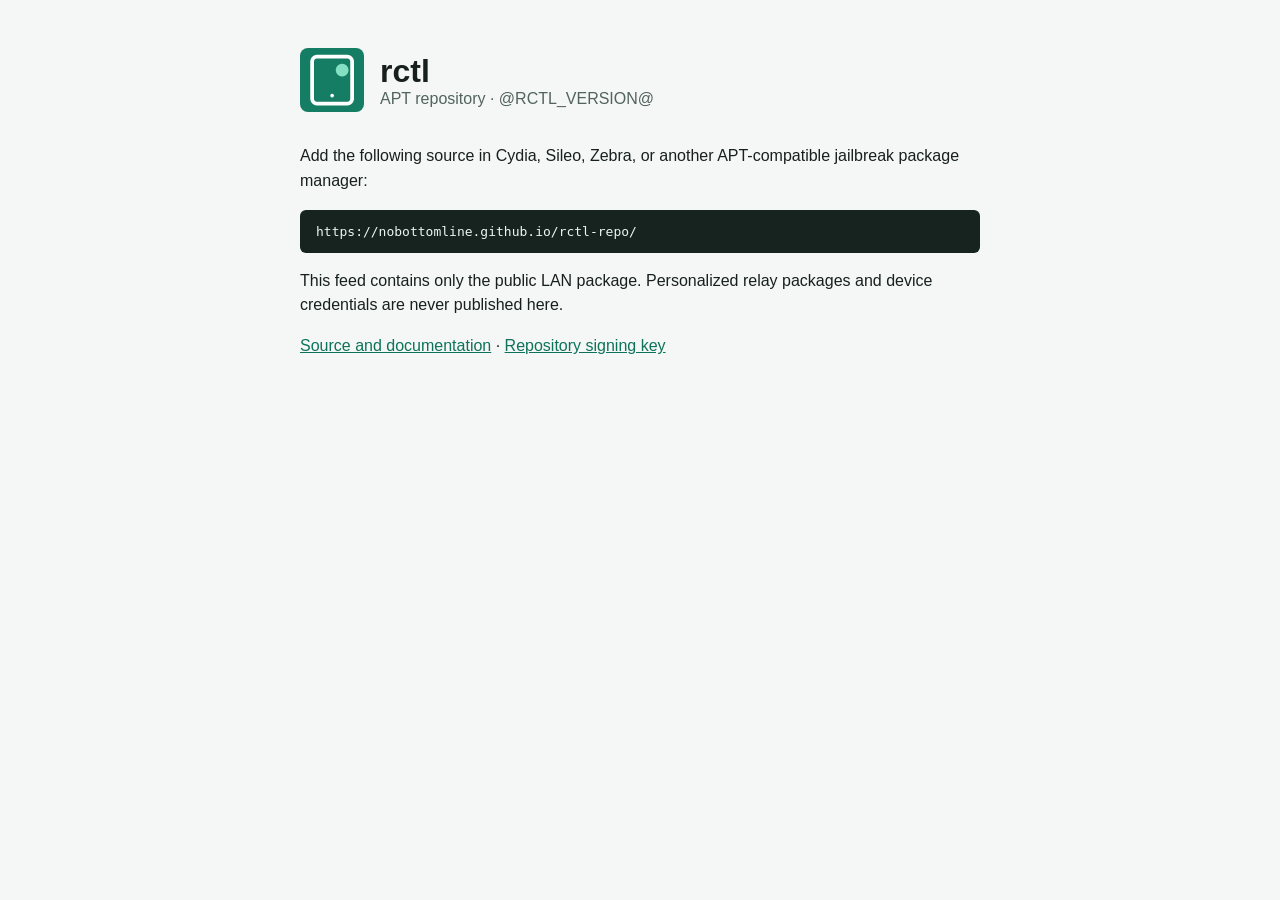
==== site/index.html @ b79e6316 "feat: publish verified rctl APT feed" ====
<!doctype html>
<html lang="en">
<head>
  <meta charset="utf-8">
  <meta name="viewport" content="width=device-width, initial-scale=1">
  <meta name="color-scheme" content="light dark">
  <title>rctl repository</title>
  <style>
    :root { font-family: -apple-system, BlinkMacSystemFont, "Segoe UI", sans-serif; color: #18201e; background: #f4f7f6; }
    body { margin: 0; }
    main { max-width: 680px; margin: 0 auto; padding: 48px 24px; }
    header { display: flex; align-items: center; gap: 16px; margin-bottom: 32px; }
    img { width: 64px; height: 64px; border-radius: 8px; }
    h1 { margin: 0; font-size: 32px; letter-spacing: 0; }
    p { line-height: 1.55; }
    code { display: block; padding: 14px 16px; overflow-wrap: anywhere; color: #eaf7f2; background: #17231f; border-radius: 6px; }
    .meta { color: #53635e; }
    a { color: #0d7259; }
    @media (prefers-color-scheme: dark) {
      :root { color: #e8efec; background: #111714; }
      .meta { color: #9eaca7; }
      a { color: #6fd5b6; }
    }
  </style>
</head>
<body>
  <main>
    <header><img src="CydiaIcon.png" alt=""><div><h1>rctl</h1><div class="meta">APT repository · @RCTL_VERSION@</div></div></header>
    <p>Add the following source in Cydia, Sileo, Zebra, or another APT-compatible jailbreak package manager:</p>
    <code>https://nobottomline.github.io/rctl-repo/</code>
    <p>This feed contains only the public LAN package. Personalized relay packages and device credentials are never published here.</p>
    <p><a href="https://github.com/nobottomline/rctl">Source and documentation</a> · <a href="rctl-repo-key.asc">Repository signing key</a></p>
  </main>
</body>
</html>
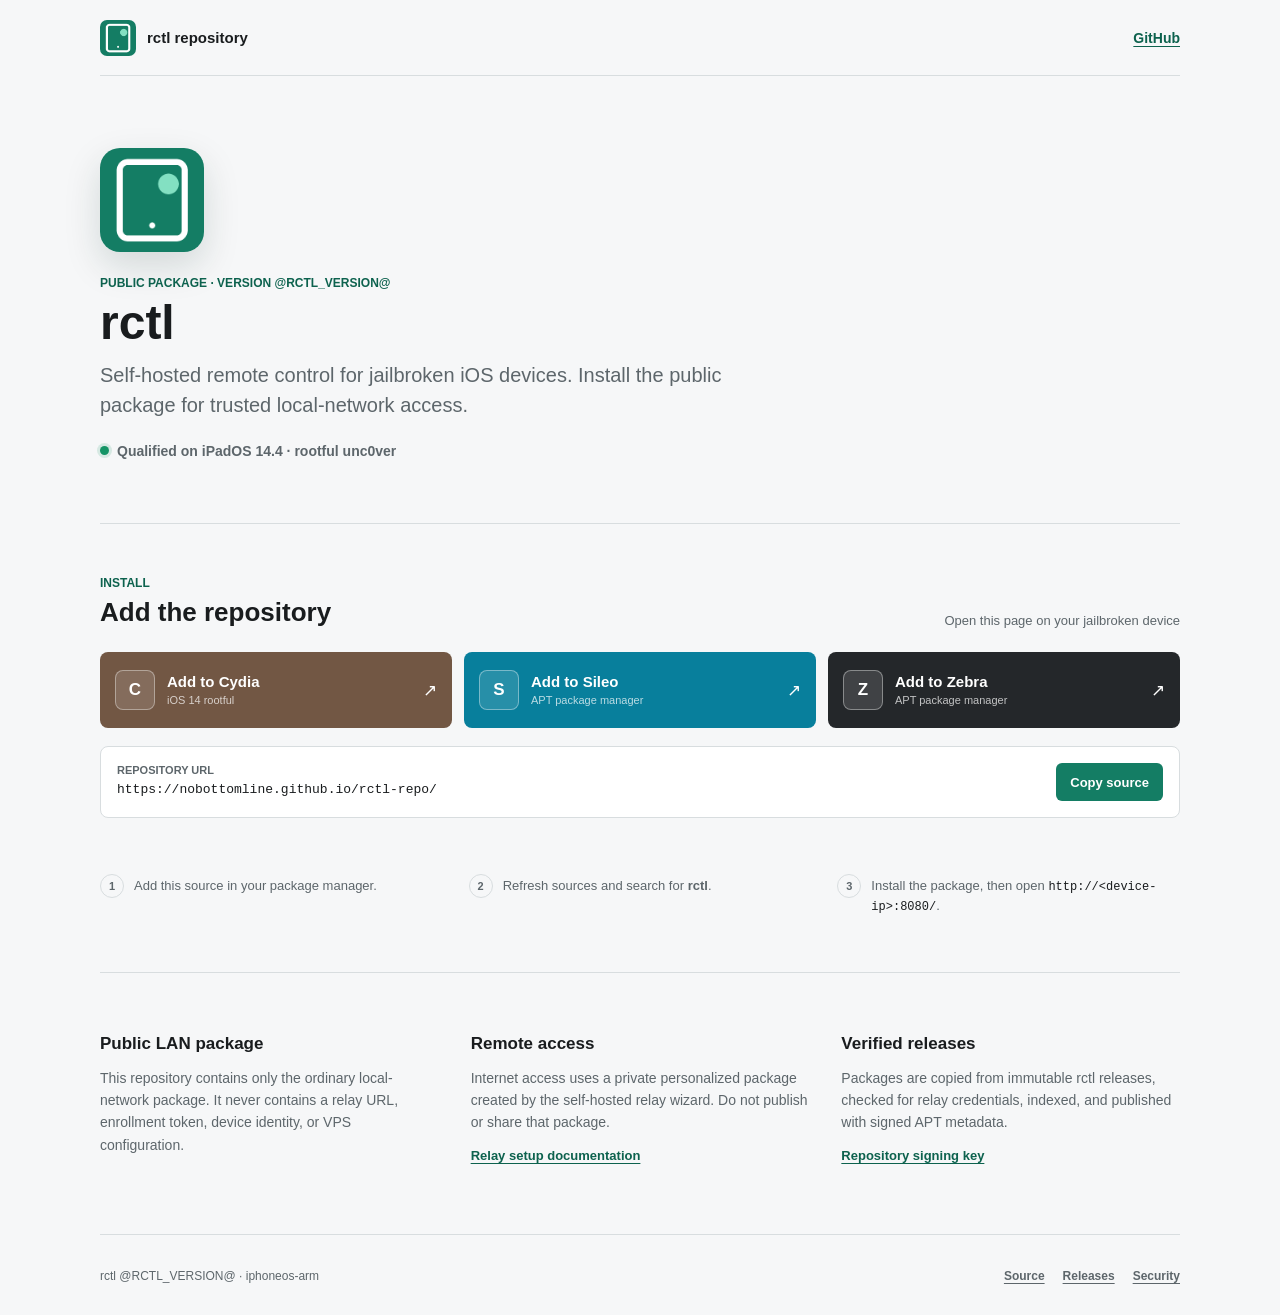
==== commit 7a5838da: "feat: improve repository install experience" ====
--- a/site/index.html
+++ b/site/index.html
@@ -4,33 +4,101 @@
   <meta charset="utf-8">
   <meta name="viewport" content="width=device-width, initial-scale=1">
   <meta name="color-scheme" content="light dark">
-  <title>rctl repository</title>
-  <style>
-    :root { font-family: -apple-system, BlinkMacSystemFont, "Segoe UI", sans-serif; color: #18201e; background: #f4f7f6; }
-    body { margin: 0; }
-    main { max-width: 680px; margin: 0 auto; padding: 48px 24px; }
-    header { display: flex; align-items: center; gap: 16px; margin-bottom: 32px; }
-    img { width: 64px; height: 64px; border-radius: 8px; }
-    h1 { margin: 0; font-size: 32px; letter-spacing: 0; }
-    p { line-height: 1.55; }
-    code { display: block; padding: 14px 16px; overflow-wrap: anywhere; color: #eaf7f2; background: #17231f; border-radius: 6px; }
-    .meta { color: #53635e; }
-    a { color: #0d7259; }
-    @media (prefers-color-scheme: dark) {
-      :root { color: #e8efec; background: #111714; }
-      .meta { color: #9eaca7; }
-      a { color: #6fd5b6; }
-    }
-  </style>
+  <meta name="theme-color" content="#f6f7f8" media="(prefers-color-scheme: light)">
+  <meta name="theme-color" content="#101314" media="(prefers-color-scheme: dark)">
+  <meta name="description" content="Install the public LAN-only rctl package for jailbroken iOS devices.">
+  <meta http-equiv="Content-Security-Policy" content="default-src 'none'; img-src 'self'; style-src 'self'; script-src 'self'; base-uri 'none'; form-action 'none'">
+  <title>rctl package repository</title>
+  <link rel="icon" href="CydiaIcon.png">
+  <link rel="stylesheet" href="styles.css">
+  <script src="site.js" defer></script>
 </head>
 <body>
+  <header class="site-header">
+    <a class="brand" href="./" aria-label="rctl repository home">
+      <img src="CydiaIcon.png" width="36" height="36" alt="">
+      <span>rctl repository</span>
+    </a>
+    <a class="header-link" href="https://github.com/nobottomline/rctl">GitHub</a>
+  </header>
+
   <main>
-    <header><img src="CydiaIcon.png" alt=""><div><h1>rctl</h1><div class="meta">APT repository · @RCTL_VERSION@</div></div></header>
-    <p>Add the following source in Cydia, Sileo, Zebra, or another APT-compatible jailbreak package manager:</p>
-    <code>https://nobottomline.github.io/rctl-repo/</code>
-    <p>This feed contains only the public LAN package. Personalized relay packages and device credentials are never published here.</p>
-    <p><a href="https://github.com/nobottomline/rctl">Source and documentation</a> · <a href="rctl-repo-key.asc">Repository signing key</a></p>
+    <section class="hero" aria-labelledby="page-title">
+      <img class="app-icon" src="CydiaIcon.png" width="104" height="104" alt="rctl icon">
+      <div class="eyebrow">Public package · Version @RCTL_VERSION@</div>
+      <h1 id="page-title">rctl</h1>
+      <p class="lead">Self-hosted remote control for jailbroken iOS devices. Install the public package for trusted local-network access.</p>
+      <div class="support-line"><span class="status-dot" aria-hidden="true"></span>Qualified on iPadOS 14.4 · rootful unc0ver</div>
+    </section>
+
+    <section class="install-section" aria-labelledby="install-title">
+      <div class="section-heading">
+        <div>
+          <div class="eyebrow">Install</div>
+          <h2 id="install-title">Add the repository</h2>
+        </div>
+        <span class="device-note">Open this page on your jailbroken device</span>
+      </div>
+
+      <div class="manager-grid">
+        <a class="manager-button cydia" href="cydia://url/https://cydia.saurik.com/api/share#?source=https://nobottomline.github.io/rctl-repo/">
+          <span class="manager-mark" aria-hidden="true">C</span>
+          <span><strong>Add to Cydia</strong><small>iOS 14 rootful</small></span>
+          <span class="arrow" aria-hidden="true">&#8599;</span>
+        </a>
+        <a class="manager-button sileo" href="sileo://source/https://nobottomline.github.io/rctl-repo/">
+          <span class="manager-mark" aria-hidden="true">S</span>
+          <span><strong>Add to Sileo</strong><small>APT package manager</small></span>
+          <span class="arrow" aria-hidden="true">&#8599;</span>
+        </a>
+        <a class="manager-button zebra" href="zbra://sources/add/https://nobottomline.github.io/rctl-repo/">
+          <span class="manager-mark" aria-hidden="true">Z</span>
+          <span><strong>Add to Zebra</strong><small>APT package manager</small></span>
+          <span class="arrow" aria-hidden="true">&#8599;</span>
+        </a>
+      </div>
+
+      <div class="manual-source">
+        <div class="source-value">
+          <span class="source-label">Repository URL</span>
+          <code id="repository-url">https://nobottomline.github.io/rctl-repo/</code>
+        </div>
+        <button class="copy-button" type="button" data-copy-source aria-describedby="copy-status">Copy source</button>
+      </div>
+      <p class="copy-status" id="copy-status" role="status" aria-live="polite"></p>
+
+      <ol class="steps">
+        <li><span>1</span><p>Add this source in your package manager.</p></li>
+        <li><span>2</span><p>Refresh sources and search for <strong>rctl</strong>.</p></li>
+        <li><span>3</span><p>Install the package, then open <code>http://&lt;device-ip&gt;:8080/</code>.</p></li>
+      </ol>
+    </section>
+
+    <section class="information" aria-label="Repository information">
+      <article>
+        <h2>Public LAN package</h2>
+        <p>This repository contains only the ordinary local-network package. It never contains a relay URL, enrollment token, device identity, or VPS configuration.</p>
+      </article>
+      <article>
+        <h2>Remote access</h2>
+        <p>Internet access uses a private personalized package created by the self-hosted relay wizard. Do not publish or share that package.</p>
+        <a href="https://github.com/nobottomline/rctl#self-hosted-relay">Relay setup documentation</a>
+      </article>
+      <article>
+        <h2>Verified releases</h2>
+        <p>Packages are copied from immutable rctl releases, checked for relay credentials, indexed, and published with signed APT metadata.</p>
+        <a href="rctl-repo-key.asc">Repository signing key</a>
+      </article>
+    </section>
   </main>
+
+  <footer>
+    <span>rctl @RCTL_VERSION@ · iphoneos-arm</span>
+    <nav aria-label="Footer">
+      <a href="https://github.com/nobottomline/rctl">Source</a>
+      <a href="https://github.com/nobottomline/rctl/releases">Releases</a>
+      <a href="https://github.com/nobottomline/rctl/blob/main/docs/SECURITY.md">Security</a>
+    </nav>
+  </footer>
 </body>
 </html>
-
--- a/site/styles.css
+++ b/site/styles.css
@@ -0,0 +1,320 @@
+:root {
+  color-scheme: light dark;
+  font-family: -apple-system, BlinkMacSystemFont, "SF Pro Text", "Segoe UI", sans-serif;
+  color: #191c1e;
+  background: #f6f7f8;
+  font-synthesis: none;
+  text-rendering: optimizeLegibility;
+  --background: #f6f7f8;
+  --surface: #ffffff;
+  --surface-subtle: #eef1f2;
+  --text: #191c1e;
+  --muted: #5d666b;
+  --line: #d8dddf;
+  --accent: #147d64;
+  --accent-strong: #0d624e;
+  --focus: #147d64;
+}
+
+* { box-sizing: border-box; }
+
+html { min-width: 280px; }
+
+body {
+  margin: 0;
+  min-height: 100vh;
+  color: var(--text);
+  background: var(--background);
+}
+
+a { color: var(--accent-strong); text-underline-offset: 3px; }
+a:hover { text-decoration-thickness: 2px; }
+
+button, a { -webkit-tap-highlight-color: transparent; }
+button:focus-visible, a:focus-visible {
+  outline: 3px solid rgba(20, 125, 100, 0.38);
+  outline-offset: 3px;
+}
+
+.site-header,
+footer {
+  width: min(1080px, calc(100% - 40px));
+  margin: 0 auto;
+  display: flex;
+  align-items: center;
+  justify-content: space-between;
+}
+
+.site-header { min-height: 76px; border-bottom: 1px solid var(--line); }
+
+.brand {
+  display: inline-flex;
+  align-items: center;
+  color: var(--text);
+  font-size: 15px;
+  font-weight: 700;
+  text-decoration: none;
+}
+
+.brand img { margin-right: 11px; border-radius: 7px; }
+.header-link { font-size: 14px; font-weight: 650; }
+
+main { width: min(1080px, calc(100% - 40px)); margin: 0 auto; }
+
+.hero {
+  max-width: 720px;
+  padding: 72px 0 64px;
+}
+
+.app-icon {
+  display: block;
+  margin-bottom: 24px;
+  border-radius: 20px;
+  box-shadow: 0 14px 36px rgba(14, 46, 38, 0.15);
+}
+
+.eyebrow {
+  color: var(--accent-strong);
+  font-size: 12px;
+  font-weight: 750;
+  letter-spacing: 0;
+  text-transform: uppercase;
+}
+
+h1, h2, p { overflow-wrap: break-word; }
+
+h1 {
+  margin: 9px 0 12px;
+  font-size: 48px;
+  line-height: 1.02;
+  letter-spacing: 0;
+}
+
+.lead {
+  max-width: 660px;
+  margin: 0;
+  color: var(--muted);
+  font-size: 20px;
+  line-height: 1.5;
+}
+
+.support-line {
+  display: flex;
+  align-items: center;
+  margin-top: 23px;
+  color: var(--muted);
+  font-size: 14px;
+  font-weight: 600;
+}
+
+.status-dot {
+  width: 9px;
+  height: 9px;
+  flex: 0 0 auto;
+  margin-right: 8px;
+  border-radius: 50%;
+  background: #159466;
+  box-shadow: 0 0 0 3px rgba(21, 148, 102, 0.14);
+}
+
+.install-section {
+  padding: 52px 0 56px;
+  border-top: 1px solid var(--line);
+}
+
+.section-heading {
+  display: flex;
+  align-items: end;
+  justify-content: space-between;
+  margin-bottom: 24px;
+}
+
+h2 {
+  margin: 7px 0 0;
+  font-size: 26px;
+  line-height: 1.2;
+  letter-spacing: 0;
+}
+
+.device-note { margin-left: 24px; color: var(--muted); font-size: 13px; }
+
+.manager-grid {
+  display: grid;
+  grid-template-columns: repeat(3, minmax(0, 1fr));
+  gap: 12px;
+}
+
+.manager-button {
+  min-height: 76px;
+  display: grid;
+  grid-template-columns: 40px minmax(0, 1fr) 18px;
+  align-items: center;
+  gap: 12px;
+  padding: 13px 14px;
+  color: #ffffff;
+  border: 1px solid transparent;
+  border-radius: 8px;
+  text-decoration: none;
+  transition: transform 140ms ease, box-shadow 140ms ease;
+}
+
+.manager-button:hover { transform: translateY(-1px); box-shadow: 0 8px 24px rgba(15, 20, 22, 0.14); }
+.manager-button:active { transform: translateY(0); }
+.manager-button.cydia { background: #725744; }
+.manager-button.sileo { background: #087f9c; }
+.manager-button.zebra { background: #24272a; }
+
+.manager-mark {
+  width: 40px;
+  height: 40px;
+  display: grid;
+  place-items: center;
+  border: 1px solid rgba(255, 255, 255, 0.38);
+  border-radius: 8px;
+  background: rgba(255, 255, 255, 0.13);
+  font-size: 17px;
+  font-weight: 800;
+}
+
+.manager-button strong,
+.manager-button small { display: block; letter-spacing: 0; }
+.manager-button strong { font-size: 15px; line-height: 1.25; }
+.manager-button small { margin-top: 3px; color: rgba(255, 255, 255, 0.72); font-size: 11px; line-height: 1.2; }
+.arrow { justify-self: end; font-size: 17px; }
+
+.manual-source {
+  display: flex;
+  align-items: center;
+  margin-top: 18px;
+  padding: 16px;
+  border: 1px solid var(--line);
+  border-radius: 8px;
+  background: var(--surface);
+}
+
+.source-value { min-width: 0; flex: 1; }
+.source-label { display: block; margin-bottom: 5px; color: var(--muted); font-size: 11px; font-weight: 700; text-transform: uppercase; }
+.source-value code { display: block; overflow-wrap: anywhere; font-family: ui-monospace, "SFMono-Regular", Menlo, monospace; font-size: 13px; line-height: 1.45; }
+
+.copy-button {
+  min-height: 38px;
+  flex: 0 0 auto;
+  margin-left: 16px;
+  padding: 0 14px;
+  color: #ffffff;
+  border: 0;
+  border-radius: 6px;
+  background: var(--accent);
+  font: inherit;
+  font-size: 13px;
+  font-weight: 700;
+  cursor: pointer;
+}
+
+.copy-button:hover { background: var(--accent-strong); }
+.copy-status { min-height: 20px; margin: 6px 0 0; color: var(--accent-strong); font-size: 12px; }
+
+.steps {
+  display: grid;
+  grid-template-columns: repeat(3, minmax(0, 1fr));
+  gap: 26px;
+  margin: 30px 0 0;
+  padding: 0;
+  list-style: none;
+}
+
+.steps li { display: flex; align-items: flex-start; }
+.steps li > span { width: 24px; height: 24px; flex: 0 0 auto; display: grid; place-items: center; margin-right: 10px; border: 1px solid var(--line); border-radius: 50%; color: var(--muted); font-size: 11px; font-weight: 800; }
+.steps p { margin: 2px 0 0; color: var(--muted); font-size: 13px; line-height: 1.5; }
+.steps code { color: var(--text); font-family: ui-monospace, "SFMono-Regular", Menlo, monospace; font-size: 12px; }
+
+.information {
+  display: grid;
+  grid-template-columns: repeat(3, minmax(0, 1fr));
+  gap: 32px;
+  padding: 54px 0 66px;
+  border-top: 1px solid var(--line);
+}
+
+.information h2 { font-size: 17px; }
+.information p { margin: 12px 0; color: var(--muted); font-size: 14px; line-height: 1.6; }
+.information a { font-size: 13px; font-weight: 700; }
+
+footer {
+  min-height: 82px;
+  color: var(--muted);
+  border-top: 1px solid var(--line);
+  font-size: 12px;
+}
+
+footer nav { display: flex; }
+footer nav a + a { margin-left: 18px; }
+footer a { color: var(--muted); font-weight: 650; }
+
+.depiction-body { background: var(--surface); }
+.depiction { width: min(680px, calc(100% - 36px)); padding: 32px 0 46px; }
+.package-header { display: flex; align-items: center; padding-bottom: 24px; border-bottom: 1px solid var(--line); }
+.package-icon { flex: 0 0 auto; margin-right: 18px; border-radius: 15px; }
+.package-header h1 { margin: 5px 0 3px; font-size: 34px; }
+.package-version { margin: 0; color: var(--muted); font-size: 13px; }
+.package-summary { margin: 25px 0; font-size: 17px; line-height: 1.6; }
+.package-facts { margin: 0; border-top: 1px solid var(--line); }
+.package-facts div { display: grid; grid-template-columns: 180px minmax(0, 1fr); gap: 20px; padding: 14px 0; border-bottom: 1px solid var(--line); }
+.package-facts dt { color: var(--muted); font-size: 13px; }
+.package-facts dd { margin: 0; text-align: right; font-size: 13px; font-weight: 650; }
+.package-copy { padding: 28px 0; }
+.package-copy h2 { font-size: 18px; }
+.package-copy p { margin: 10px 0 0; color: var(--muted); font-size: 14px; line-height: 1.6; }
+.package-links { display: flex; align-items: center; flex-wrap: wrap; }
+.package-links a { font-size: 13px; font-weight: 700; }
+.package-links a + a { margin-left: 20px; }
+.package-links .primary-link { padding: 11px 14px; color: #ffffff; border-radius: 6px; background: var(--accent); text-decoration: none; }
+
+@media (max-width: 760px) {
+  .hero { padding: 50px 0 48px; }
+  h1 { font-size: 42px; }
+  .lead { font-size: 18px; }
+  .manager-grid, .steps, .information { grid-template-columns: 1fr; }
+  .manager-grid { gap: 10px; }
+  .steps { gap: 14px; }
+  .information { gap: 28px; }
+}
+
+@media (max-width: 520px) {
+  .site-header, main, footer { width: min(100% - 28px, 1080px); }
+  .site-header { min-height: 64px; }
+  .brand span { font-size: 14px; }
+  .hero { padding: 38px 0 42px; }
+  .app-icon { width: 82px; height: 82px; margin-bottom: 20px; border-radius: 16px; }
+  h1 { font-size: 38px; }
+  .lead { font-size: 17px; }
+  .section-heading { display: block; }
+  .device-note { display: block; margin: 8px 0 0; }
+  .manual-source { align-items: stretch; flex-direction: column; }
+  .copy-button { width: 100%; margin: 12px 0 0; }
+  footer { align-items: flex-start; flex-direction: column; justify-content: center; padding: 18px 0; }
+  footer nav { margin-top: 10px; }
+  .package-facts div { grid-template-columns: 1fr; gap: 5px; }
+  .package-facts dd { text-align: left; }
+}
+
+@media (prefers-reduced-motion: reduce) {
+  .manager-button { transition: none; }
+}
+
+@media (prefers-color-scheme: dark) {
+  :root {
+    --background: #101314;
+    --surface: #171b1c;
+    --surface-subtle: #202526;
+    --text: #eef2f1;
+    --muted: #a4ada9;
+    --line: #303637;
+    --accent: #48b99a;
+    --accent-strong: #78d5bb;
+    --focus: #78d5bb;
+  }
+  .app-icon { box-shadow: 0 14px 36px rgba(0, 0, 0, 0.32); }
+  .copy-button, .package-links .primary-link { color: #071c16; }
+  .manager-button.zebra { background: #303538; }
+}
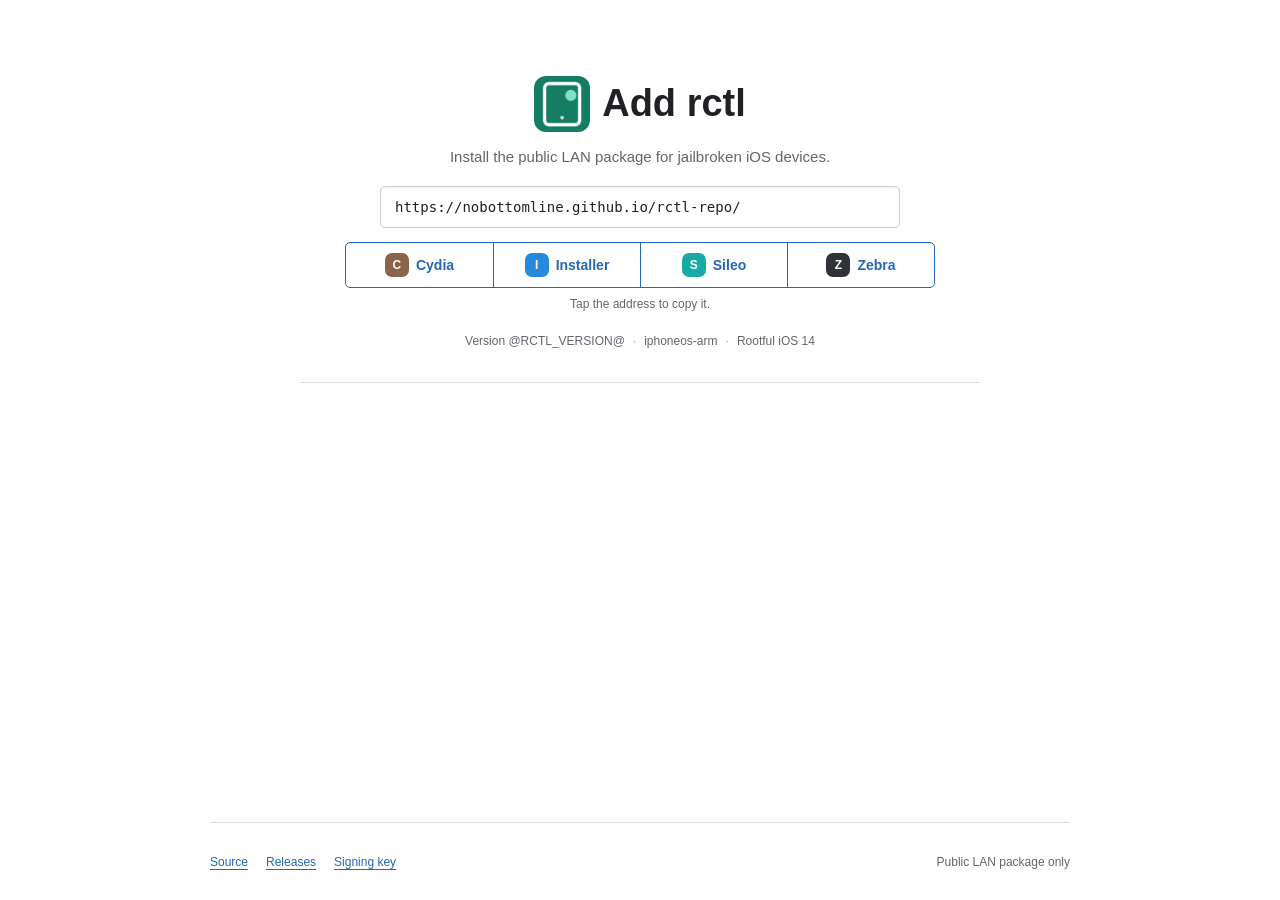
==== commit 42eef26b: "refactor: simplify repository install page" ====
--- a/site/index.html
+++ b/site/index.html
@@ -4,101 +4,72 @@
   <meta charset="utf-8">
   <meta name="viewport" content="width=device-width, initial-scale=1">
   <meta name="color-scheme" content="light dark">
-  <meta name="theme-color" content="#f6f7f8" media="(prefers-color-scheme: light)">
-  <meta name="theme-color" content="#101314" media="(prefers-color-scheme: dark)">
-  <meta name="description" content="Install the public LAN-only rctl package for jailbroken iOS devices.">
+  <meta name="theme-color" content="#ffffff" media="(prefers-color-scheme: light)">
+  <meta name="theme-color" content="#111315" media="(prefers-color-scheme: dark)">
+  <meta name="description" content="Add the public rctl package repository to Cydia, Installer, Sileo, or Zebra.">
   <meta http-equiv="Content-Security-Policy" content="default-src 'none'; img-src 'self'; style-src 'self'; script-src 'self'; base-uri 'none'; form-action 'none'">
-  <title>rctl package repository</title>
+  <title>Add rctl repository</title>
   <link rel="icon" href="CydiaIcon.png">
   <link rel="stylesheet" href="styles.css">
   <script src="site.js" defer></script>
 </head>
-<body>
-  <header class="site-header">
-    <a class="brand" href="./" aria-label="rctl repository home">
-      <img src="CydiaIcon.png" width="36" height="36" alt="">
-      <span>rctl repository</span>
-    </a>
-    <a class="header-link" href="https://github.com/nobottomline/rctl">GitHub</a>
-  </header>
-
-  <main>
-    <section class="hero" aria-labelledby="page-title">
-      <img class="app-icon" src="CydiaIcon.png" width="104" height="104" alt="rctl icon">
-      <div class="eyebrow">Public package · Version @RCTL_VERSION@</div>
-      <h1 id="page-title">rctl</h1>
-      <p class="lead">Self-hosted remote control for jailbroken iOS devices. Install the public package for trusted local-network access.</p>
-      <div class="support-line"><span class="status-dot" aria-hidden="true"></span>Qualified on iPadOS 14.4 · rootful unc0ver</div>
-    </section>
-
-    <section class="install-section" aria-labelledby="install-title">
-      <div class="section-heading">
-        <div>
-          <div class="eyebrow">Install</div>
-          <h2 id="install-title">Add the repository</h2>
-        </div>
-        <span class="device-note">Open this page on your jailbroken device</span>
+<body class="repository-body">
+  <main class="repository-main">
+    <section class="repository-panel" aria-labelledby="page-title">
+      <div class="repository-title">
+        <img src="CydiaIcon.png" width="56" height="56" alt="">
+        <h1 id="page-title">Add rctl</h1>
       </div>
 
-      <div class="manager-grid">
-        <a class="manager-button cydia" href="cydia://url/https://cydia.saurik.com/api/share#?source=https://nobottomline.github.io/rctl-repo/">
-          <span class="manager-mark" aria-hidden="true">C</span>
-          <span><strong>Add to Cydia</strong><small>iOS 14 rootful</small></span>
-          <span class="arrow" aria-hidden="true">&#8599;</span>
+      <p class="repository-summary">Install the public LAN package for jailbroken iOS devices.</p>
+
+      <label class="visually-hidden" for="repository-url">Repository URL</label>
+      <input
+        id="repository-url"
+        class="repository-url"
+        type="text"
+        value="https://nobottomline.github.io/rctl-repo/"
+        readonly
+        spellcheck="false"
+        aria-describedby="copy-status"
+      >
+
+      <nav class="manager-bar" aria-label="Add repository to a package manager">
+        <a href="cydia://url/https://cydia.saurik.com/api/share#?source=https://nobottomline.github.io/rctl-repo/">
+          <span class="manager-icon cydia-icon" aria-hidden="true">C</span>
+          <span>Cydia</span>
         </a>
-        <a class="manager-button sileo" href="sileo://source/https://nobottomline.github.io/rctl-repo/">
-          <span class="manager-mark" aria-hidden="true">S</span>
-          <span><strong>Add to Sileo</strong><small>APT package manager</small></span>
-          <span class="arrow" aria-hidden="true">&#8599;</span>
+        <a href="installer://add/repo=https://nobottomline.github.io/rctl-repo/">
+          <span class="manager-icon installer-icon" aria-hidden="true">I</span>
+          <span>Installer</span>
         </a>
-        <a class="manager-button zebra" href="zbra://sources/add/https://nobottomline.github.io/rctl-repo/">
-          <span class="manager-mark" aria-hidden="true">Z</span>
-          <span><strong>Add to Zebra</strong><small>APT package manager</small></span>
-          <span class="arrow" aria-hidden="true">&#8599;</span>
+        <a href="sileo://source/https://nobottomline.github.io/rctl-repo/">
+          <span class="manager-icon sileo-icon" aria-hidden="true">S</span>
+          <span>Sileo</span>
         </a>
+        <a href="zbra://sources/add/https://nobottomline.github.io/rctl-repo/">
+          <span class="manager-icon zebra-icon" aria-hidden="true">Z</span>
+          <span>Zebra</span>
+        </a>
+      </nav>
+
+      <p class="copy-status" id="copy-status" role="status" aria-live="polite">Tap the address to copy it.</p>
+
+      <div class="repository-meta">
+        <span>Version @RCTL_VERSION@</span>
+        <span>iphoneos-arm</span>
+        <span>Rootful iOS 14</span>
       </div>
-
-      <div class="manual-source">
-        <div class="source-value">
-          <span class="source-label">Repository URL</span>
-          <code id="repository-url">https://nobottomline.github.io/rctl-repo/</code>
-        </div>
-        <button class="copy-button" type="button" data-copy-source aria-describedby="copy-status">Copy source</button>
-      </div>
-      <p class="copy-status" id="copy-status" role="status" aria-live="polite"></p>
-
-      <ol class="steps">
-        <li><span>1</span><p>Add this source in your package manager.</p></li>
-        <li><span>2</span><p>Refresh sources and search for <strong>rctl</strong>.</p></li>
-        <li><span>3</span><p>Install the package, then open <code>http://&lt;device-ip&gt;:8080/</code>.</p></li>
-      </ol>
-    </section>
-
-    <section class="information" aria-label="Repository information">
-      <article>
-        <h2>Public LAN package</h2>
-        <p>This repository contains only the ordinary local-network package. It never contains a relay URL, enrollment token, device identity, or VPS configuration.</p>
-      </article>
-      <article>
-        <h2>Remote access</h2>
-        <p>Internet access uses a private personalized package created by the self-hosted relay wizard. Do not publish or share that package.</p>
-        <a href="https://github.com/nobottomline/rctl#self-hosted-relay">Relay setup documentation</a>
-      </article>
-      <article>
-        <h2>Verified releases</h2>
-        <p>Packages are copied from immutable rctl releases, checked for relay credentials, indexed, and published with signed APT metadata.</p>
-        <a href="rctl-repo-key.asc">Repository signing key</a>
-      </article>
     </section>
   </main>
 
-  <footer>
-    <span>rctl @RCTL_VERSION@ · iphoneos-arm</span>
-    <nav aria-label="Footer">
+  <footer class="repository-footer">
+    <nav aria-label="Repository links">
       <a href="https://github.com/nobottomline/rctl">Source</a>
       <a href="https://github.com/nobottomline/rctl/releases">Releases</a>
-      <a href="https://github.com/nobottomline/rctl/blob/main/docs/SECURITY.md">Security</a>
+      <a href="rctl-repo-key.asc">Signing key</a>
     </nav>
+    <span>Public LAN package only</span>
   </footer>
 </body>
 </html>
--- a/site/styles.css
+++ b/site/styles.css
@@ -1,23 +1,19 @@
 :root {
   color-scheme: light dark;
-  font-family: -apple-system, BlinkMacSystemFont, "SF Pro Text", "Segoe UI", sans-serif;
-  color: #191c1e;
-  background: #f6f7f8;
+  font-family: -apple-system, BlinkMacSystemFont, "SF Pro Text", "Helvetica Neue", sans-serif;
+  color: #202124;
+  background: #ffffff;
   font-synthesis: none;
-  text-rendering: optimizeLegibility;
-  --background: #f6f7f8;
+  --background: #ffffff;
   --surface: #ffffff;
-  --surface-subtle: #eef1f2;
-  --text: #191c1e;
-  --muted: #5d666b;
-  --line: #d8dddf;
-  --accent: #147d64;
-  --accent-strong: #0d624e;
-  --focus: #147d64;
+  --text: #202124;
+  --muted: #62666c;
+  --line: #d9dde2;
+  --accent: #2468b4;
+  --accent-soft: #f3f7fc;
 }
 
 * { box-sizing: border-box; }
-
 html { min-width: 280px; }
 
 body {
@@ -27,234 +23,170 @@
   background: var(--background);
 }
 
-a { color: var(--accent-strong); text-underline-offset: 3px; }
-a:hover { text-decoration-thickness: 2px; }
-
-button, a { -webkit-tap-highlight-color: transparent; }
-button:focus-visible, a:focus-visible {
-  outline: 3px solid rgba(20, 125, 100, 0.38);
-  outline-offset: 3px;
-}
-
-.site-header,
-footer {
-  width: min(1080px, calc(100% - 40px));
+a { color: var(--accent); text-underline-offset: 3px; }
+a:focus-visible, input:focus-visible {
+  outline: 3px solid rgba(36, 104, 180, 0.24);
+  outline-offset: 2px;
+}
+
+.visually-hidden {
+  position: absolute;
+  width: 1px;
+  height: 1px;
+  padding: 0;
+  margin: -1px;
+  overflow: hidden;
+  clip: rect(0, 0, 0, 0);
+  white-space: nowrap;
+  border: 0;
+}
+
+.repository-body {
+  display: grid;
+  grid-template-rows: 1fr auto;
+}
+
+.repository-main {
+  width: min(680px, calc(100% - 36px));
+  margin: 0 auto;
+  padding: 76px 0 56px;
+}
+
+.repository-panel {
+  padding-bottom: 34px;
+  text-align: center;
+  border-bottom: 1px solid var(--line);
+}
+
+.repository-title {
+  display: flex;
+  align-items: center;
+  justify-content: center;
+}
+
+.repository-title img {
+  flex: 0 0 auto;
+  margin-right: 12px;
+  border-radius: 12px;
+}
+
+h1 {
+  margin: 0;
+  font-size: 38px;
+  line-height: 1.08;
+  letter-spacing: 0;
+}
+
+.repository-summary {
+  margin: 14px 0 18px;
+  color: var(--muted);
+  font-size: 15px;
+  line-height: 1.45;
+}
+
+.repository-url {
+  display: block;
+  width: min(520px, 100%);
+  height: 42px;
+  margin: 0 auto 14px;
+  padding: 0 14px;
+  color: var(--text);
+  border: 1px solid #c9ced5;
+  border-radius: 5px;
+  background: var(--surface);
+  box-shadow: inset 0 1px 2px rgba(24, 27, 31, 0.05);
+  font: 14px ui-monospace, "SFMono-Regular", Menlo, monospace;
+  letter-spacing: 0;
+  cursor: copy;
+}
+
+.manager-bar {
+  width: min(590px, 100%);
+  margin: 0 auto;
+  display: grid;
+  grid-template-columns: repeat(4, minmax(0, 1fr));
+  overflow: hidden;
+  border: 1px solid var(--accent);
+  border-radius: 5px;
+}
+
+.manager-bar a {
+  min-width: 0;
+  min-height: 44px;
+  display: flex;
+  align-items: center;
+  justify-content: center;
+  padding: 7px 10px;
+  color: var(--accent);
+  font-size: 14px;
+  font-weight: 650;
+  text-decoration: none;
+  transition: background-color 120ms ease;
+}
+
+.manager-bar a + a { border-left: 1px solid var(--accent); }
+.manager-bar a:hover { background: var(--accent-soft); }
+.manager-bar a:active { background: rgba(36, 104, 180, 0.12); }
+
+.manager-icon {
+  width: 24px;
+  height: 24px;
+  flex: 0 0 auto;
+  display: grid;
+  place-items: center;
+  margin-right: 7px;
+  color: #ffffff;
+  border-radius: 7px;
+  font-size: 12px;
+  font-weight: 800;
+}
+
+.cydia-icon { background: #8a6348; }
+.installer-icon { background: #2789db; }
+.sileo-icon { background: #19aaa6; }
+.zebra-icon { background: #2f3337; }
+
+.copy-status {
+  min-height: 18px;
+  margin: 9px 0 0;
+  color: var(--muted);
+  font-size: 12px;
+}
+
+.repository-meta {
+  display: flex;
+  justify-content: center;
+  margin-top: 19px;
+  color: var(--muted);
+  font-size: 12px;
+}
+
+.repository-meta span + span::before {
+  content: "\00b7";
+  margin: 0 8px;
+  color: #a1a6ac;
+}
+
+.repository-footer {
+  width: min(860px, calc(100% - 36px));
+  min-height: 78px;
   margin: 0 auto;
   display: flex;
   align-items: center;
   justify-content: space-between;
-}
-
-.site-header { min-height: 76px; border-bottom: 1px solid var(--line); }
-
-.brand {
-  display: inline-flex;
-  align-items: center;
-  color: var(--text);
-  font-size: 15px;
-  font-weight: 700;
-  text-decoration: none;
-}
-
-.brand img { margin-right: 11px; border-radius: 7px; }
-.header-link { font-size: 14px; font-weight: 650; }
-
-main { width: min(1080px, calc(100% - 40px)); margin: 0 auto; }
-
-.hero {
-  max-width: 720px;
-  padding: 72px 0 64px;
-}
-
-.app-icon {
-  display: block;
-  margin-bottom: 24px;
-  border-radius: 20px;
-  box-shadow: 0 14px 36px rgba(14, 46, 38, 0.15);
-}
-
-.eyebrow {
-  color: var(--accent-strong);
-  font-size: 12px;
-  font-weight: 750;
-  letter-spacing: 0;
-  text-transform: uppercase;
-}
-
-h1, h2, p { overflow-wrap: break-word; }
-
-h1 {
-  margin: 9px 0 12px;
-  font-size: 48px;
-  line-height: 1.02;
-  letter-spacing: 0;
-}
-
-.lead {
-  max-width: 660px;
-  margin: 0;
-  color: var(--muted);
-  font-size: 20px;
-  line-height: 1.5;
-}
-
-.support-line {
-  display: flex;
-  align-items: center;
-  margin-top: 23px;
-  color: var(--muted);
-  font-size: 14px;
-  font-weight: 600;
-}
-
-.status-dot {
-  width: 9px;
-  height: 9px;
-  flex: 0 0 auto;
-  margin-right: 8px;
-  border-radius: 50%;
-  background: #159466;
-  box-shadow: 0 0 0 3px rgba(21, 148, 102, 0.14);
-}
-
-.install-section {
-  padding: 52px 0 56px;
+  color: var(--muted);
   border-top: 1px solid var(--line);
-}
-
-.section-heading {
-  display: flex;
-  align-items: end;
-  justify-content: space-between;
-  margin-bottom: 24px;
-}
-
-h2 {
-  margin: 7px 0 0;
-  font-size: 26px;
-  line-height: 1.2;
-  letter-spacing: 0;
-}
-
-.device-note { margin-left: 24px; color: var(--muted); font-size: 13px; }
-
-.manager-grid {
-  display: grid;
-  grid-template-columns: repeat(3, minmax(0, 1fr));
-  gap: 12px;
-}
-
-.manager-button {
-  min-height: 76px;
-  display: grid;
-  grid-template-columns: 40px minmax(0, 1fr) 18px;
-  align-items: center;
-  gap: 12px;
-  padding: 13px 14px;
-  color: #ffffff;
-  border: 1px solid transparent;
-  border-radius: 8px;
-  text-decoration: none;
-  transition: transform 140ms ease, box-shadow 140ms ease;
-}
-
-.manager-button:hover { transform: translateY(-1px); box-shadow: 0 8px 24px rgba(15, 20, 22, 0.14); }
-.manager-button:active { transform: translateY(0); }
-.manager-button.cydia { background: #725744; }
-.manager-button.sileo { background: #087f9c; }
-.manager-button.zebra { background: #24272a; }
-
-.manager-mark {
-  width: 40px;
-  height: 40px;
-  display: grid;
-  place-items: center;
-  border: 1px solid rgba(255, 255, 255, 0.38);
-  border-radius: 8px;
-  background: rgba(255, 255, 255, 0.13);
-  font-size: 17px;
-  font-weight: 800;
-}
-
-.manager-button strong,
-.manager-button small { display: block; letter-spacing: 0; }
-.manager-button strong { font-size: 15px; line-height: 1.25; }
-.manager-button small { margin-top: 3px; color: rgba(255, 255, 255, 0.72); font-size: 11px; line-height: 1.2; }
-.arrow { justify-self: end; font-size: 17px; }
-
-.manual-source {
-  display: flex;
-  align-items: center;
-  margin-top: 18px;
-  padding: 16px;
-  border: 1px solid var(--line);
-  border-radius: 8px;
-  background: var(--surface);
-}
-
-.source-value { min-width: 0; flex: 1; }
-.source-label { display: block; margin-bottom: 5px; color: var(--muted); font-size: 11px; font-weight: 700; text-transform: uppercase; }
-.source-value code { display: block; overflow-wrap: anywhere; font-family: ui-monospace, "SFMono-Regular", Menlo, monospace; font-size: 13px; line-height: 1.45; }
-
-.copy-button {
-  min-height: 38px;
-  flex: 0 0 auto;
-  margin-left: 16px;
-  padding: 0 14px;
-  color: #ffffff;
-  border: 0;
-  border-radius: 6px;
-  background: var(--accent);
-  font: inherit;
-  font-size: 13px;
-  font-weight: 700;
-  cursor: pointer;
-}
-
-.copy-button:hover { background: var(--accent-strong); }
-.copy-status { min-height: 20px; margin: 6px 0 0; color: var(--accent-strong); font-size: 12px; }
-
-.steps {
-  display: grid;
-  grid-template-columns: repeat(3, minmax(0, 1fr));
-  gap: 26px;
-  margin: 30px 0 0;
-  padding: 0;
-  list-style: none;
-}
-
-.steps li { display: flex; align-items: flex-start; }
-.steps li > span { width: 24px; height: 24px; flex: 0 0 auto; display: grid; place-items: center; margin-right: 10px; border: 1px solid var(--line); border-radius: 50%; color: var(--muted); font-size: 11px; font-weight: 800; }
-.steps p { margin: 2px 0 0; color: var(--muted); font-size: 13px; line-height: 1.5; }
-.steps code { color: var(--text); font-family: ui-monospace, "SFMono-Regular", Menlo, monospace; font-size: 12px; }
-
-.information {
-  display: grid;
-  grid-template-columns: repeat(3, minmax(0, 1fr));
-  gap: 32px;
-  padding: 54px 0 66px;
-  border-top: 1px solid var(--line);
-}
-
-.information h2 { font-size: 17px; }
-.information p { margin: 12px 0; color: var(--muted); font-size: 14px; line-height: 1.6; }
-.information a { font-size: 13px; font-weight: 700; }
-
-footer {
-  min-height: 82px;
-  color: var(--muted);
-  border-top: 1px solid var(--line);
-  font-size: 12px;
-}
-
-footer nav { display: flex; }
-footer nav a + a { margin-left: 18px; }
-footer a { color: var(--muted); font-weight: 650; }
+  font-size: 12px;
+}
+
+.repository-footer nav { display: flex; }
+.repository-footer nav a + a { margin-left: 18px; }
 
 .depiction-body { background: var(--surface); }
-.depiction { width: min(680px, calc(100% - 36px)); padding: 32px 0 46px; }
+.depiction { width: min(680px, calc(100% - 36px)); margin: 0 auto; padding: 32px 0 46px; }
 .package-header { display: flex; align-items: center; padding-bottom: 24px; border-bottom: 1px solid var(--line); }
 .package-icon { flex: 0 0 auto; margin-right: 18px; border-radius: 15px; }
+.eyebrow { color: #116b59; font-size: 12px; font-weight: 750; text-transform: uppercase; }
 .package-header h1 { margin: 5px 0 3px; font-size: 34px; }
 .package-version { margin: 0; color: var(--muted); font-size: 13px; }
 .package-summary { margin: 25px 0; font-size: 17px; line-height: 1.6; }
@@ -263,58 +195,50 @@
 .package-facts dt { color: var(--muted); font-size: 13px; }
 .package-facts dd { margin: 0; text-align: right; font-size: 13px; font-weight: 650; }
 .package-copy { padding: 28px 0; }
-.package-copy h2 { font-size: 18px; }
+.package-copy h2 { margin: 0; font-size: 18px; }
 .package-copy p { margin: 10px 0 0; color: var(--muted); font-size: 14px; line-height: 1.6; }
 .package-links { display: flex; align-items: center; flex-wrap: wrap; }
 .package-links a { font-size: 13px; font-weight: 700; }
 .package-links a + a { margin-left: 20px; }
-.package-links .primary-link { padding: 11px 14px; color: #ffffff; border-radius: 6px; background: var(--accent); text-decoration: none; }
-
-@media (max-width: 760px) {
-  .hero { padding: 50px 0 48px; }
-  h1 { font-size: 42px; }
-  .lead { font-size: 18px; }
-  .manager-grid, .steps, .information { grid-template-columns: 1fr; }
-  .manager-grid { gap: 10px; }
-  .steps { gap: 14px; }
-  .information { gap: 28px; }
-}
-
-@media (max-width: 520px) {
-  .site-header, main, footer { width: min(100% - 28px, 1080px); }
-  .site-header { min-height: 64px; }
-  .brand span { font-size: 14px; }
-  .hero { padding: 38px 0 42px; }
-  .app-icon { width: 82px; height: 82px; margin-bottom: 20px; border-radius: 16px; }
-  h1 { font-size: 38px; }
-  .lead { font-size: 17px; }
-  .section-heading { display: block; }
-  .device-note { display: block; margin: 8px 0 0; }
-  .manual-source { align-items: stretch; flex-direction: column; }
-  .copy-button { width: 100%; margin: 12px 0 0; }
-  footer { align-items: flex-start; flex-direction: column; justify-content: center; padding: 18px 0; }
-  footer nav { margin-top: 10px; }
+.package-links .primary-link { padding: 11px 14px; color: #ffffff; border-radius: 6px; background: #147d64; text-decoration: none; }
+
+@media (max-width: 600px) {
+  .repository-main { padding-top: 48px; }
+  .manager-bar { grid-template-columns: repeat(2, minmax(0, 1fr)); }
+  .manager-bar a + a { border-left: 0; }
+  .manager-bar a:nth-child(even) { border-left: 1px solid var(--accent); }
+  .manager-bar a:nth-child(n + 3) { border-top: 1px solid var(--accent); }
+  .repository-footer { align-items: flex-start; flex-direction: column; justify-content: center; padding: 17px 0; }
+  .repository-footer > span { margin-top: 10px; }
+}
+
+@media (max-width: 420px) {
+  .repository-main { width: min(100% - 28px, 680px); padding-top: 38px; }
+  .repository-title img { width: 48px; height: 48px; border-radius: 10px; }
+  h1 { font-size: 32px; }
+  .repository-summary { font-size: 14px; }
+  .repository-url { padding: 0 10px; font-size: 12px; }
+  .repository-meta { align-items: center; flex-direction: column; }
+  .repository-meta span + span { margin-top: 4px; }
+  .repository-meta span + span::before { content: none; }
   .package-facts div { grid-template-columns: 1fr; gap: 5px; }
   .package-facts dd { text-align: left; }
 }
 
 @media (prefers-reduced-motion: reduce) {
-  .manager-button { transition: none; }
+  .manager-bar a { transition: none; }
 }
 
 @media (prefers-color-scheme: dark) {
   :root {
-    --background: #101314;
-    --surface: #171b1c;
-    --surface-subtle: #202526;
-    --text: #eef2f1;
-    --muted: #a4ada9;
-    --line: #303637;
-    --accent: #48b99a;
-    --accent-strong: #78d5bb;
-    --focus: #78d5bb;
+    --background: #111315;
+    --surface: #171a1d;
+    --text: #eff1f3;
+    --muted: #a8adb3;
+    --line: #34383d;
+    --accent: #73a8e3;
+    --accent-soft: #1a2633;
   }
-  .app-icon { box-shadow: 0 14px 36px rgba(0, 0, 0, 0.32); }
-  .copy-button, .package-links .primary-link { color: #071c16; }
-  .manager-button.zebra { background: #303538; }
-}
+  .repository-url { border-color: #454a50; box-shadow: none; }
+  .eyebrow { color: #72c6ac; }
+}
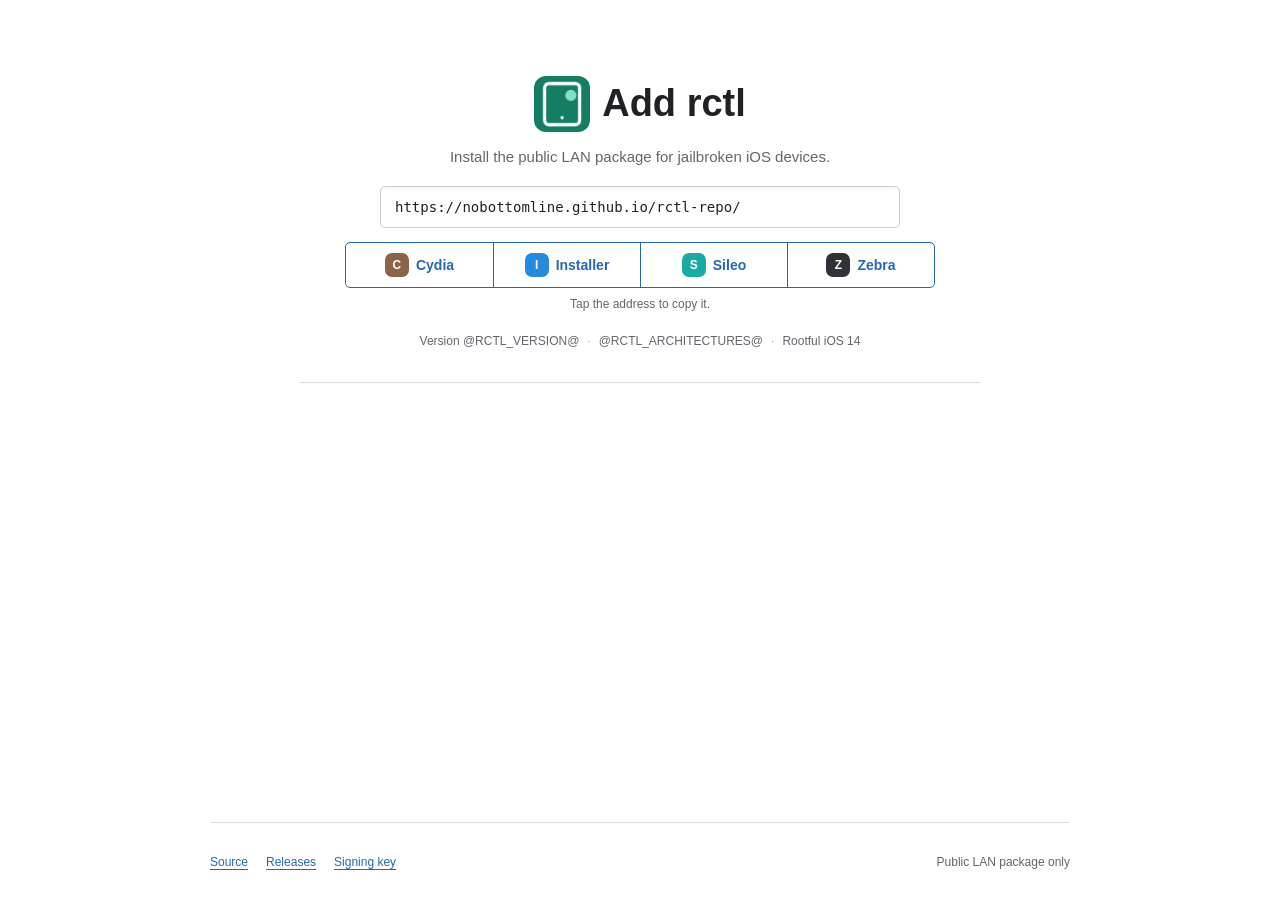
==== commit 00cce1b8: "feat(apt): validate separate rootless release artifacts" ====
--- a/site/index.html
+++ b/site/index.html
@@ -57,7 +57,7 @@
 
       <div class="repository-meta">
         <span>Version @RCTL_VERSION@</span>
-        <span>iphoneos-arm</span>
+        <span>@RCTL_ARCHITECTURES@</span>
         <span>Rootful iOS 14</span>
       </div>
     </section>
